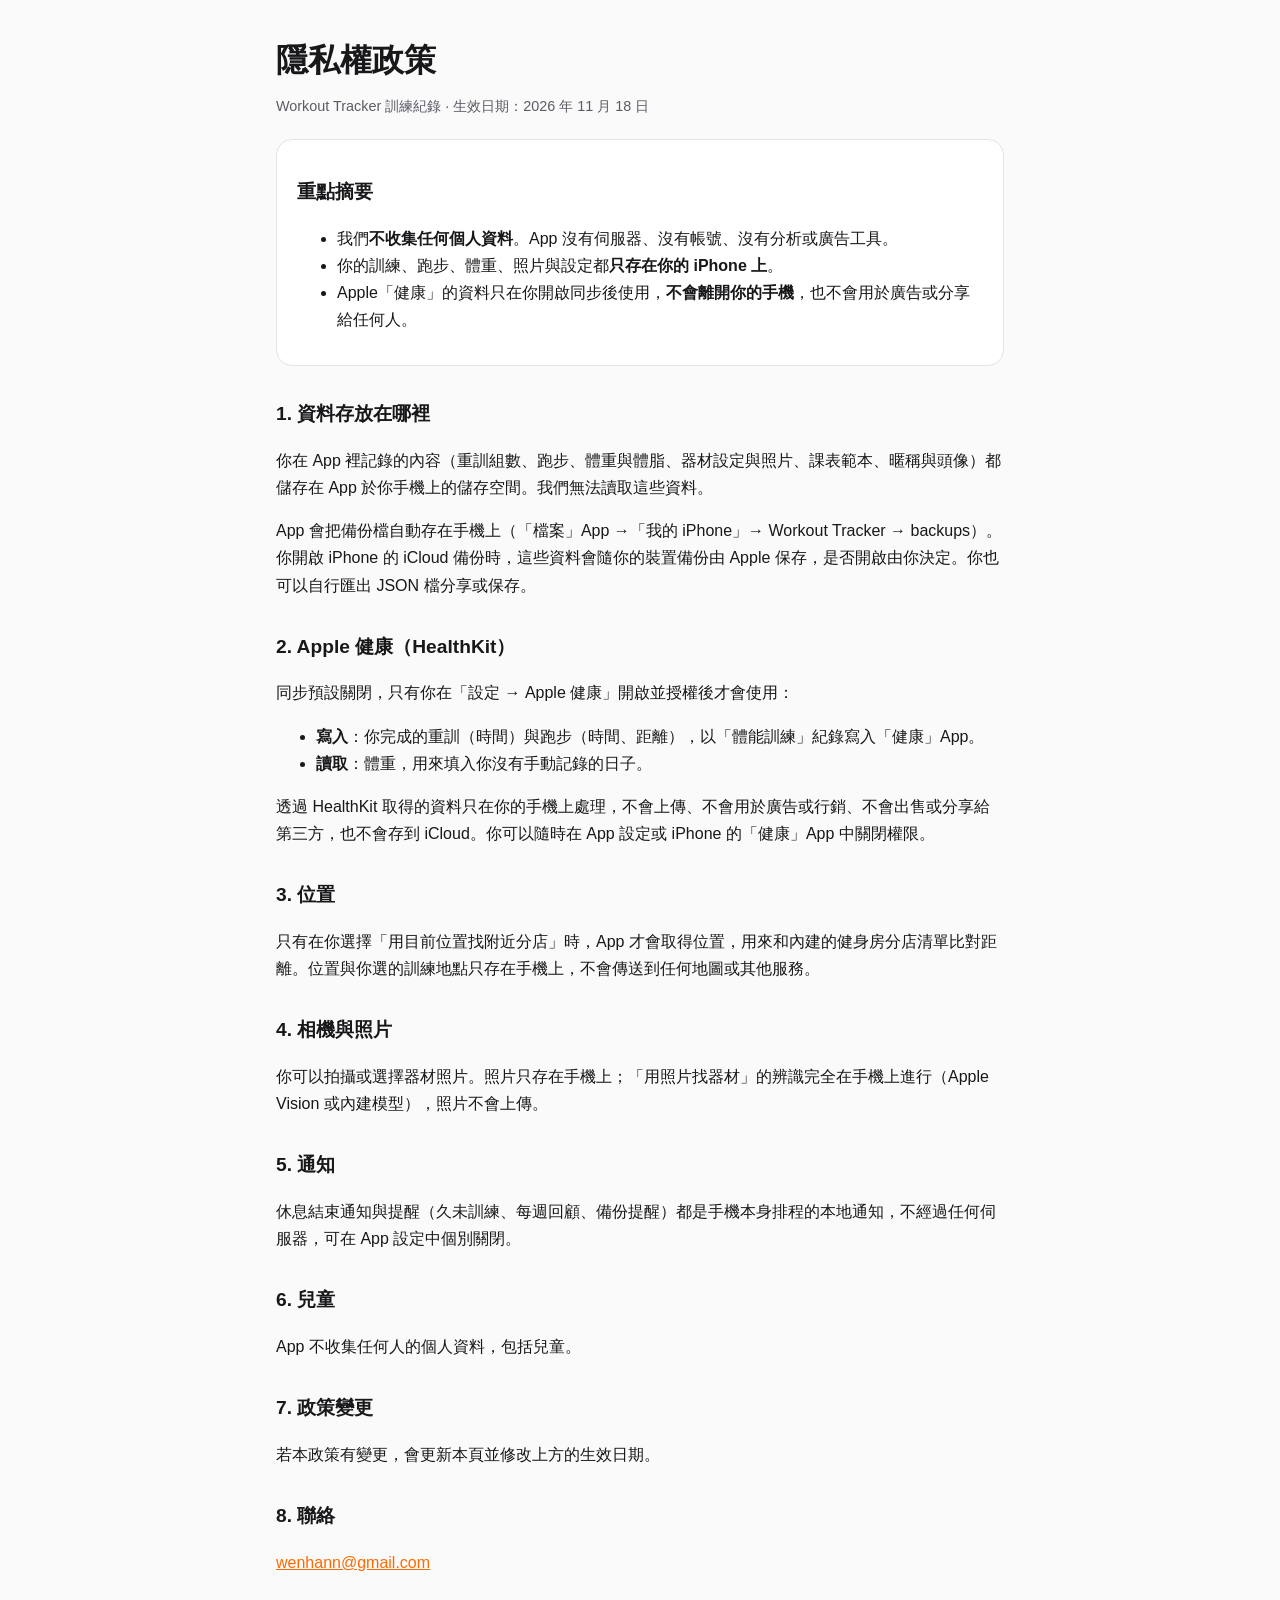
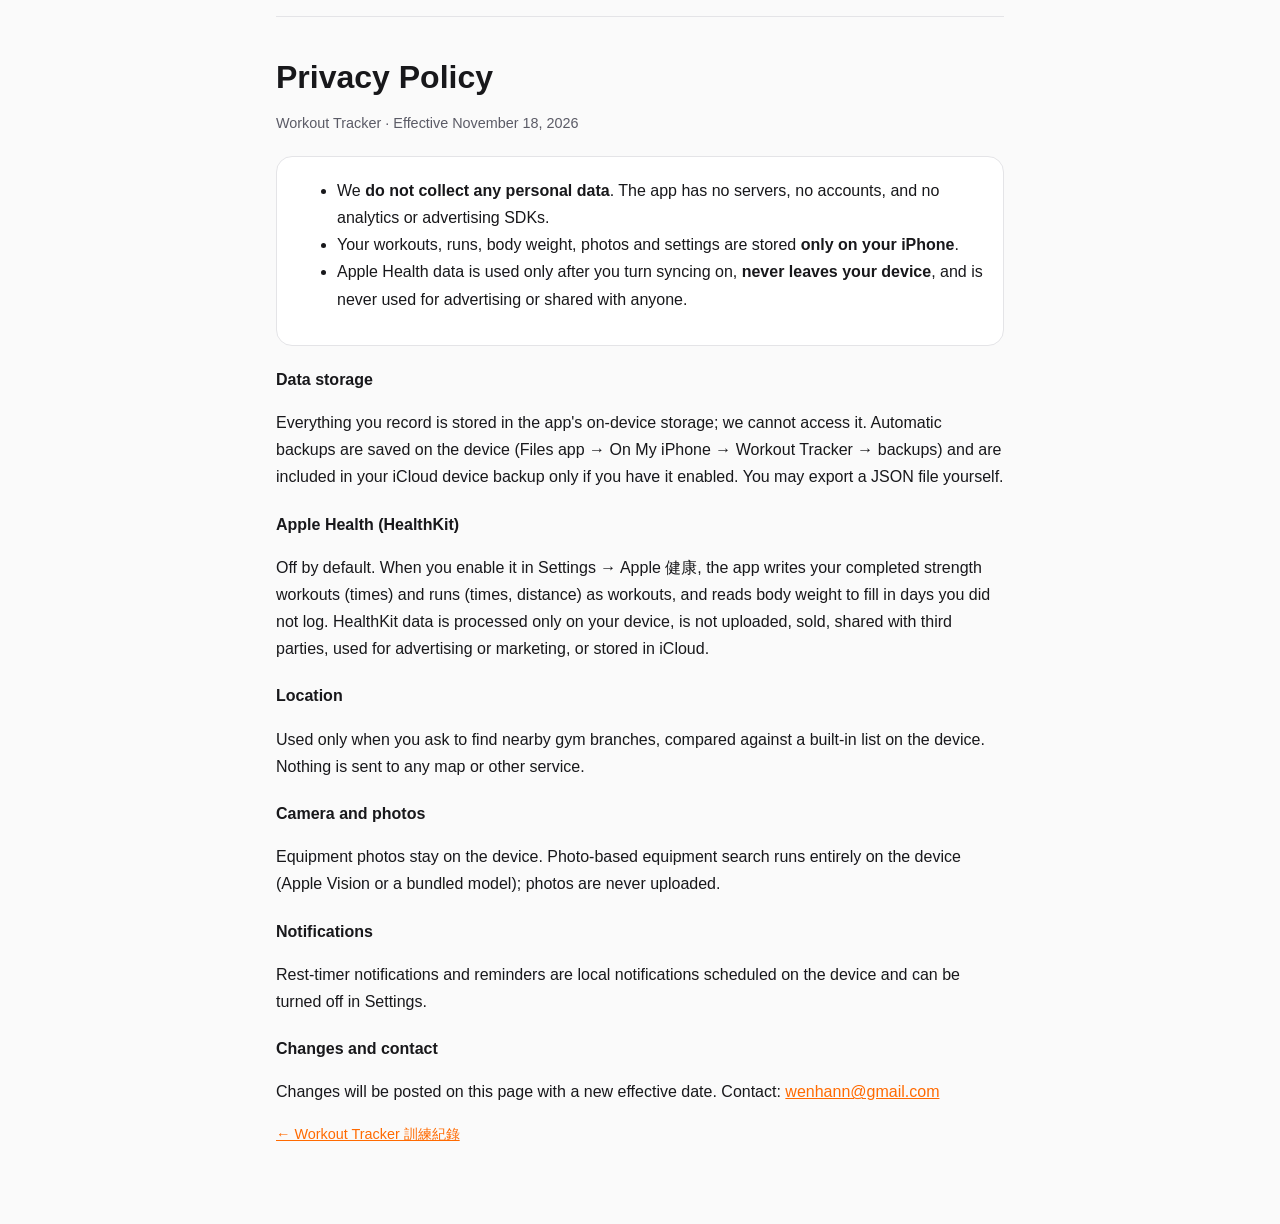
==== privacy.html @ a1db769c "Privacy policy and support pages for Workout Tracker Co-Authored-By: Claude Opus 5.5 <noreply@anthro" ====
<!doctype html>
<html lang="zh-Hant">
<head>
<meta charset="utf-8"><meta name="viewport" content="width=device-width, initial-scale=1">
<title>隱私權政策｜Workout Tracker 訓練紀錄</title>
<link rel="stylesheet" href="style.css">
</head>
<body><main>
<h1>隱私權政策</h1>
<p class="muted">Workout Tracker 訓練紀錄 · 生效日期：2026 年 11 月 18 日</p>

<div class="card">
<h2>重點摘要</h2>
<ul>
  <li>我們<strong>不收集任何個人資料</strong>。App 沒有伺服器、沒有帳號、沒有分析或廣告工具。</li>
  <li>你的訓練、跑步、體重、照片與設定都<strong>只存在你的 iPhone 上</strong>。</li>
  <li>Apple「健康」的資料只在你開啟同步後使用，<strong>不會離開你的手機</strong>，也不會用於廣告或分享給任何人。</li>
</ul>
</div>

<h2>1. 資料存放在哪裡</h2>
<p>你在 App 裡記錄的內容（重訓組數、跑步、體重與體脂、器材設定與照片、課表範本、暱稱與頭像）都儲存在 App 於你手機上的儲存空間。我們無法讀取這些資料。</p>
<p>App 會把備份檔自動存在手機上（「檔案」App →「我的 iPhone」→ Workout Tracker → backups）。你開啟 iPhone 的 iCloud 備份時，這些資料會隨你的裝置備份由 Apple 保存，是否開啟由你決定。你也可以自行匯出 JSON 檔分享或保存。</p>

<h2>2. Apple 健康（HealthKit）</h2>
<p>同步預設關閉，只有你在「設定 → Apple 健康」開啟並授權後才會使用：</p>
<ul>
  <li><strong>寫入</strong>：你完成的重訓（時間）與跑步（時間、距離），以「體能訓練」紀錄寫入「健康」App。</li>
  <li><strong>讀取</strong>：體重，用來填入你沒有手動記錄的日子。</li>
</ul>
<p>透過 HealthKit 取得的資料只在你的手機上處理，不會上傳、不會用於廣告或行銷、不會出售或分享給第三方，也不會存到 iCloud。你可以隨時在 App 設定或 iPhone 的「健康」App 中關閉權限。</p>

<h2>3. 位置</h2>
<p>只有在你選擇「用目前位置找附近分店」時，App 才會取得位置，用來和內建的健身房分店清單比對距離。位置與你選的訓練地點只存在手機上，不會傳送到任何地圖或其他服務。</p>

<h2>4. 相機與照片</h2>
<p>你可以拍攝或選擇器材照片。照片只存在手機上；「用照片找器材」的辨識完全在手機上進行（Apple Vision 或內建模型），照片不會上傳。</p>

<h2>5. 通知</h2>
<p>休息結束通知與提醒（久未訓練、每週回顧、備份提醒）都是手機本身排程的本地通知，不經過任何伺服器，可在 App 設定中個別關閉。</p>

<h2>6. 兒童</h2>
<p>App 不收集任何人的個人資料，包括兒童。</p>

<h2>7. 政策變更</h2>
<p>若本政策有變更，會更新本頁並修改上方的生效日期。</p>

<h2>8. 聯絡</h2>
<p><a href="mailto:wenhann@gmail.com">wenhann@gmail.com</a></p>

<hr>

<h1>Privacy Policy</h1>
<p class="muted">Workout Tracker · Effective November 18, 2026</p>
<div class="card">
<ul>
  <li>We <strong>do not collect any personal data</strong>. The app has no servers, no accounts, and no analytics or advertising SDKs.</li>
  <li>Your workouts, runs, body weight, photos and settings are stored <strong>only on your iPhone</strong>.</li>
  <li>Apple Health data is used only after you turn syncing on, <strong>never leaves your device</strong>, and is never used for advertising or shared with anyone.</li>
</ul>
</div>
<h3>Data storage</h3>
<p>Everything you record is stored in the app's on-device storage; we cannot access it. Automatic backups are saved on the device (Files app → On My iPhone → Workout Tracker → backups) and are included in your iCloud device backup only if you have it enabled. You may export a JSON file yourself.</p>
<h3>Apple Health (HealthKit)</h3>
<p>Off by default. When you enable it in Settings → Apple 健康, the app writes your completed strength workouts (times) and runs (times, distance) as workouts, and reads body weight to fill in days you did not log. HealthKit data is processed only on your device, is not uploaded, sold, shared with third parties, used for advertising or marketing, or stored in iCloud.</p>
<h3>Location</h3>
<p>Used only when you ask to find nearby gym branches, compared against a built-in list on the device. Nothing is sent to any map or other service.</p>
<h3>Camera and photos</h3>
<p>Equipment photos stay on the device. Photo-based equipment search runs entirely on the device (Apple Vision or a bundled model); photos are never uploaded.</p>
<h3>Notifications</h3>
<p>Rest-timer notifications and reminders are local notifications scheduled on the device and can be turned off in Settings.</p>
<h3>Changes and contact</h3>
<p>Changes will be posted on this page with a new effective date. Contact: <a href="mailto:wenhann@gmail.com">wenhann@gmail.com</a></p>
<p class="muted"><a href="index.html">← Workout Tracker 訓練紀錄</a></p>
</main></body>
</html>
---- style.css ----
:root { --bg: #0b0b10; --card: #15151d; --text: #e7e7ee; --muted: #9a9aa8; --accent: #ff6a00; --accent2: #ff2d87; --line: #262632; }
@media (prefers-color-scheme: light) { :root { --bg: #fafafa; --card: #ffffff; --text: #18181b; --muted: #5b5b66; --line: #e4e4e7; } }
* { box-sizing: border-box; }
body { margin: 0; background: var(--bg); color: var(--text); font: 16px/1.7 -apple-system, BlinkMacSystemFont, "PingFang TC", "Noto Sans TC", "Segoe UI", sans-serif; }
main { max-width: 760px; margin: 0 auto; padding: 40px 16px 64px; }
h1 { font-size: 2rem; line-height: 1.25; margin: 0 0 4px; }
h1 span { background: linear-gradient(135deg, var(--accent), var(--accent2)); -webkit-background-clip: text; background-clip: text; color: transparent; }
h2 { font-size: 1.2rem; margin: 32px 0 8px; }
h3 { font-size: 1rem; margin: 20px 0 4px; }
p, li { color: var(--text); }
.muted { color: var(--muted); font-size: .9rem; }
.card { background: var(--card); border: 1px solid var(--line); border-radius: 16px; padding: 4px 20px 16px; margin: 20px 0; }
a { color: var(--accent); }
nav { display: flex; gap: 16px; flex-wrap: wrap; margin: 16px 0 8px; }
hr { border: 0; border-top: 1px solid var(--line); margin: 40px 0; }
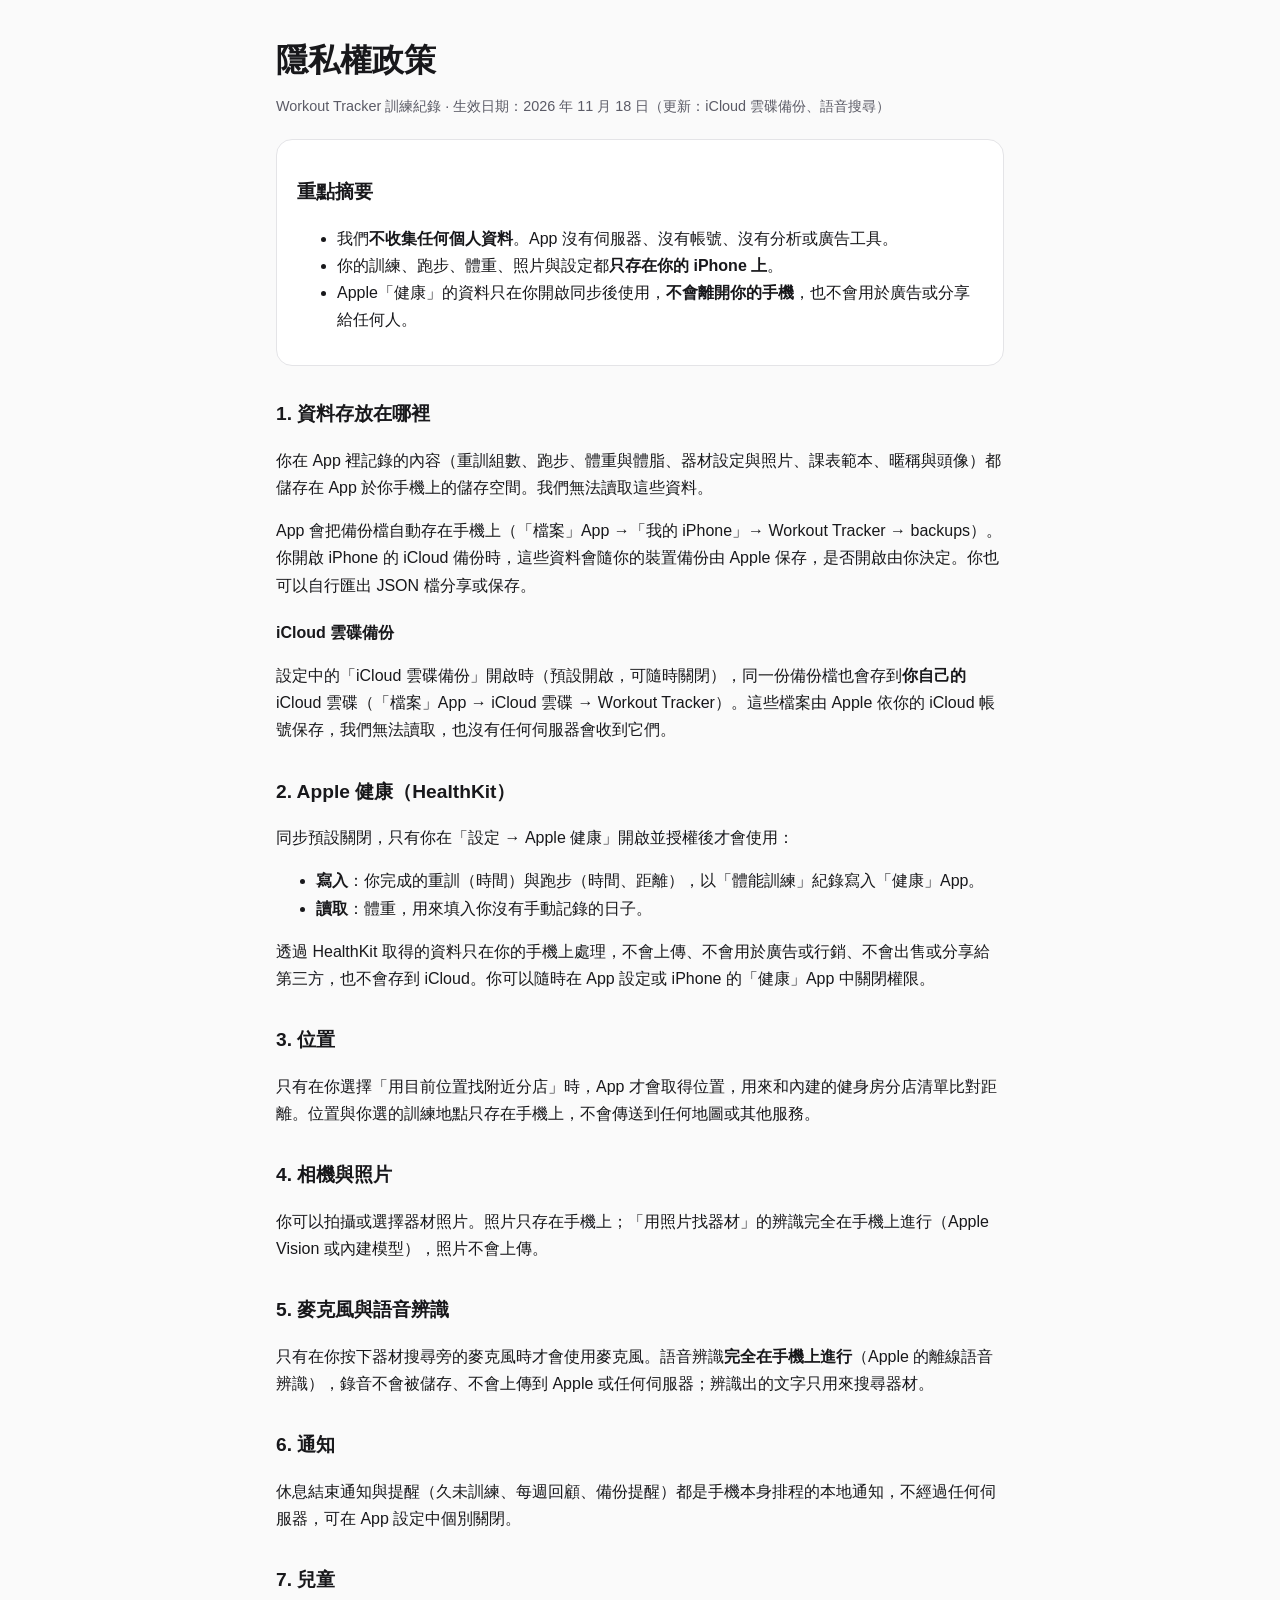
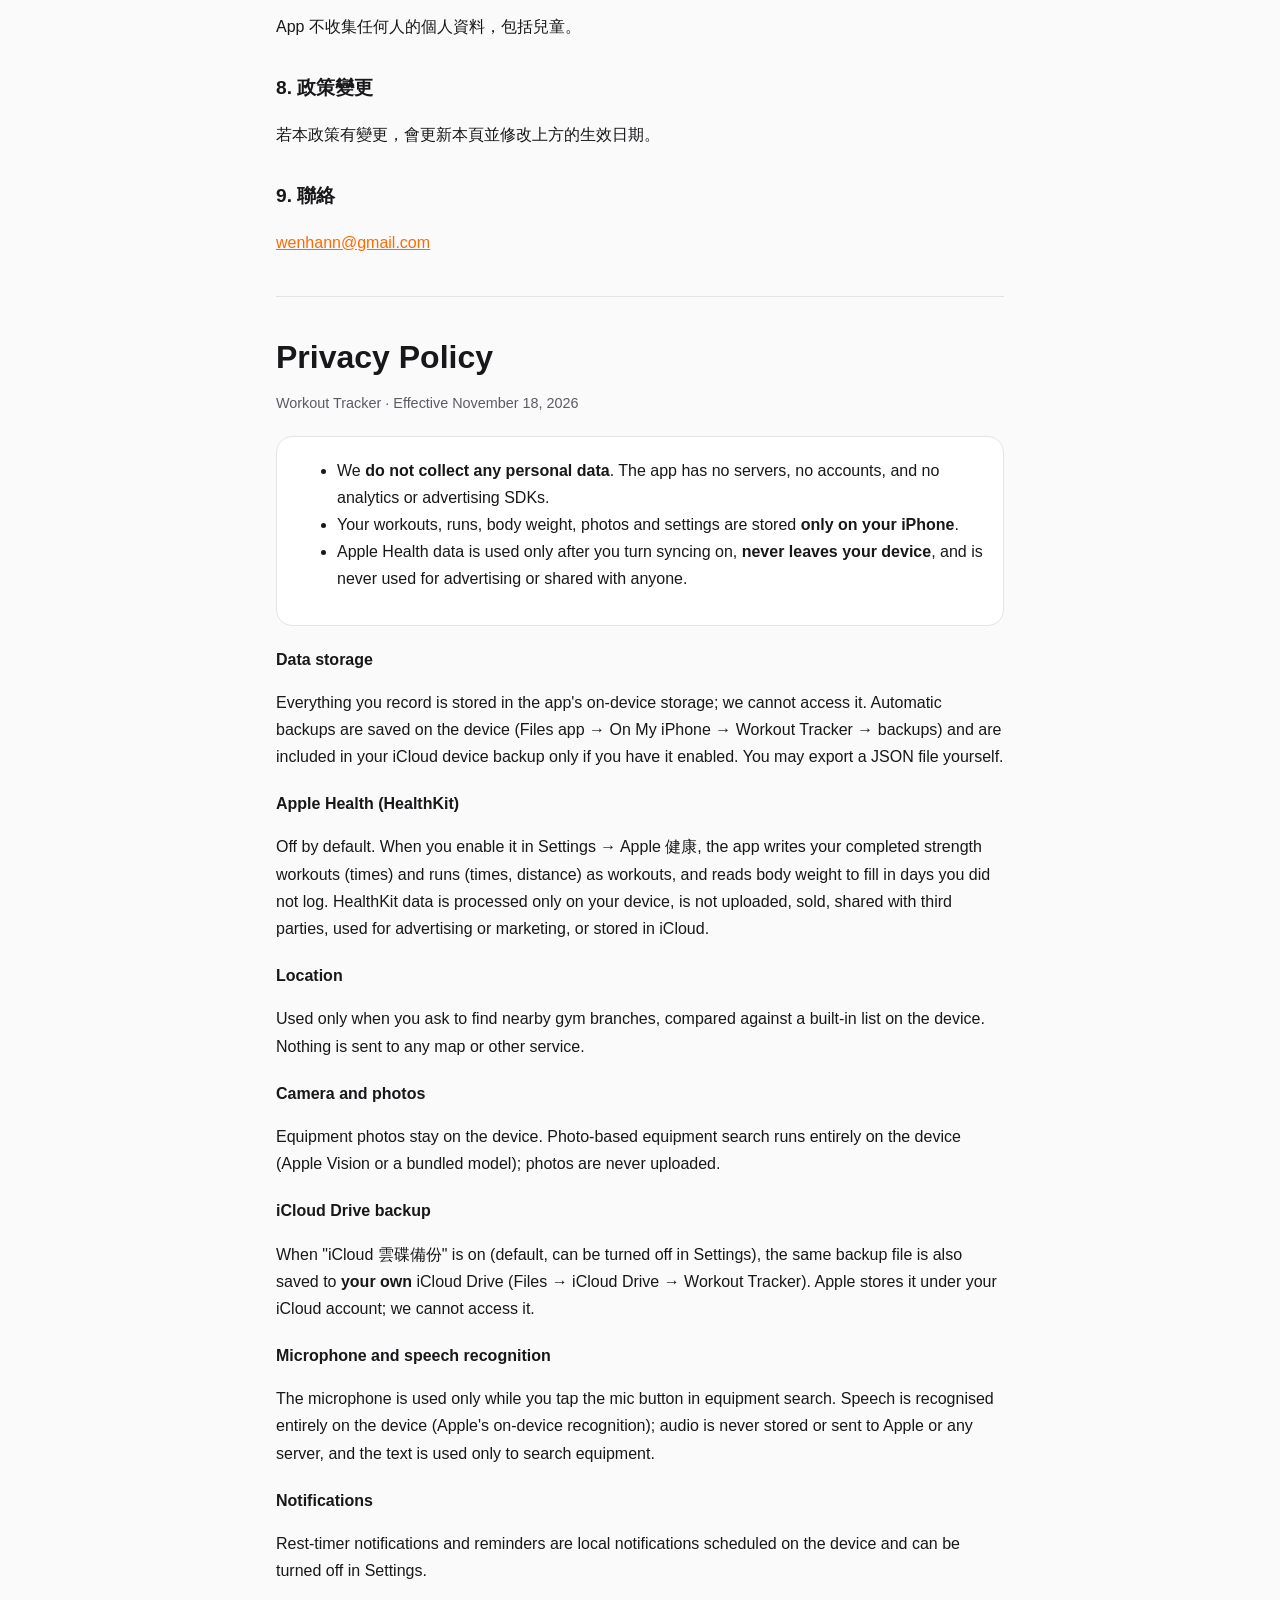
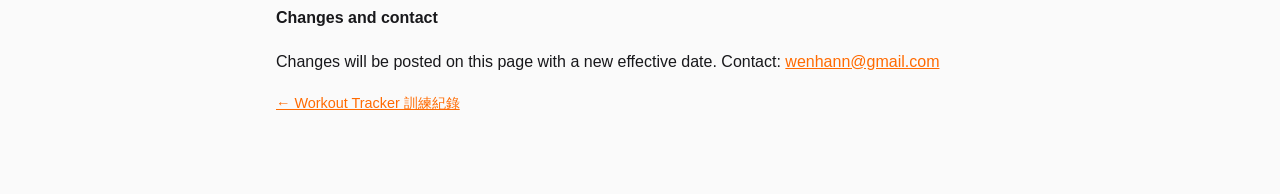
==== commit 99dd3759: "Privacy and support: iCloud Drive backup, on-device voice search Co-Authored-By: Claude Opus 5.5 <no" ====
--- a/privacy.html
+++ b/privacy.html
@@ -7,7 +7,7 @@
 </head>
 <body><main>
 <h1>隱私權政策</h1>
-<p class="muted">Workout Tracker 訓練紀錄 · 生效日期：2026 年 11 月 18 日</p>
+<p class="muted">Workout Tracker 訓練紀錄 · 生效日期：2026 年 11 月 18 日（更新：iCloud 雲碟備份、語音搜尋）</p>
 
 <div class="card">
 <h2>重點摘要</h2>
@@ -21,6 +21,8 @@
 <h2>1. 資料存放在哪裡</h2>
 <p>你在 App 裡記錄的內容（重訓組數、跑步、體重與體脂、器材設定與照片、課表範本、暱稱與頭像）都儲存在 App 於你手機上的儲存空間。我們無法讀取這些資料。</p>
 <p>App 會把備份檔自動存在手機上（「檔案」App →「我的 iPhone」→ Workout Tracker → backups）。你開啟 iPhone 的 iCloud 備份時，這些資料會隨你的裝置備份由 Apple 保存，是否開啟由你決定。你也可以自行匯出 JSON 檔分享或保存。</p>
+<h3>iCloud 雲碟備份</h3>
+<p>設定中的「iCloud 雲碟備份」開啟時（預設開啟，可隨時關閉），同一份備份檔也會存到<strong>你自己的</strong> iCloud 雲碟（「檔案」App → iCloud 雲碟 → Workout Tracker）。這些檔案由 Apple 依你的 iCloud 帳號保存，我們無法讀取，也沒有任何伺服器會收到它們。</p>
 
 <h2>2. Apple 健康（HealthKit）</h2>
 <p>同步預設關閉，只有你在「設定 → Apple 健康」開啟並授權後才會使用：</p>
@@ -36,16 +38,19 @@
 <h2>4. 相機與照片</h2>
 <p>你可以拍攝或選擇器材照片。照片只存在手機上；「用照片找器材」的辨識完全在手機上進行（Apple Vision 或內建模型），照片不會上傳。</p>
 
-<h2>5. 通知</h2>
+<h2>5. 麥克風與語音辨識</h2>
+<p>只有在你按下器材搜尋旁的麥克風時才會使用麥克風。語音辨識<strong>完全在手機上進行</strong>（Apple 的離線語音辨識），錄音不會被儲存、不會上傳到 Apple 或任何伺服器；辨識出的文字只用來搜尋器材。</p>
+
+<h2>6. 通知</h2>
 <p>休息結束通知與提醒（久未訓練、每週回顧、備份提醒）都是手機本身排程的本地通知，不經過任何伺服器，可在 App 設定中個別關閉。</p>
 
-<h2>6. 兒童</h2>
+<h2>7. 兒童</h2>
 <p>App 不收集任何人的個人資料，包括兒童。</p>
 
-<h2>7. 政策變更</h2>
+<h2>8. 政策變更</h2>
 <p>若本政策有變更，會更新本頁並修改上方的生效日期。</p>
 
-<h2>8. 聯絡</h2>
+<h2>9. 聯絡</h2>
 <p><a href="mailto:wenhann@gmail.com">wenhann@gmail.com</a></p>
 
 <hr>
@@ -67,6 +72,10 @@
 <p>Used only when you ask to find nearby gym branches, compared against a built-in list on the device. Nothing is sent to any map or other service.</p>
 <h3>Camera and photos</h3>
 <p>Equipment photos stay on the device. Photo-based equipment search runs entirely on the device (Apple Vision or a bundled model); photos are never uploaded.</p>
+<h3>iCloud Drive backup</h3>
+<p>When "iCloud 雲碟備份" is on (default, can be turned off in Settings), the same backup file is also saved to <strong>your own</strong> iCloud Drive (Files → iCloud Drive → Workout Tracker). Apple stores it under your iCloud account; we cannot access it.</p>
+<h3>Microphone and speech recognition</h3>
+<p>The microphone is used only while you tap the mic button in equipment search. Speech is recognised entirely on the device (Apple's on-device recognition); audio is never stored or sent to Apple or any server, and the text is used only to search equipment.</p>
 <h3>Notifications</h3>
 <p>Rest-timer notifications and reminders are local notifications scheduled on the device and can be turned off in Settings.</p>
 <h3>Changes and contact</h3>
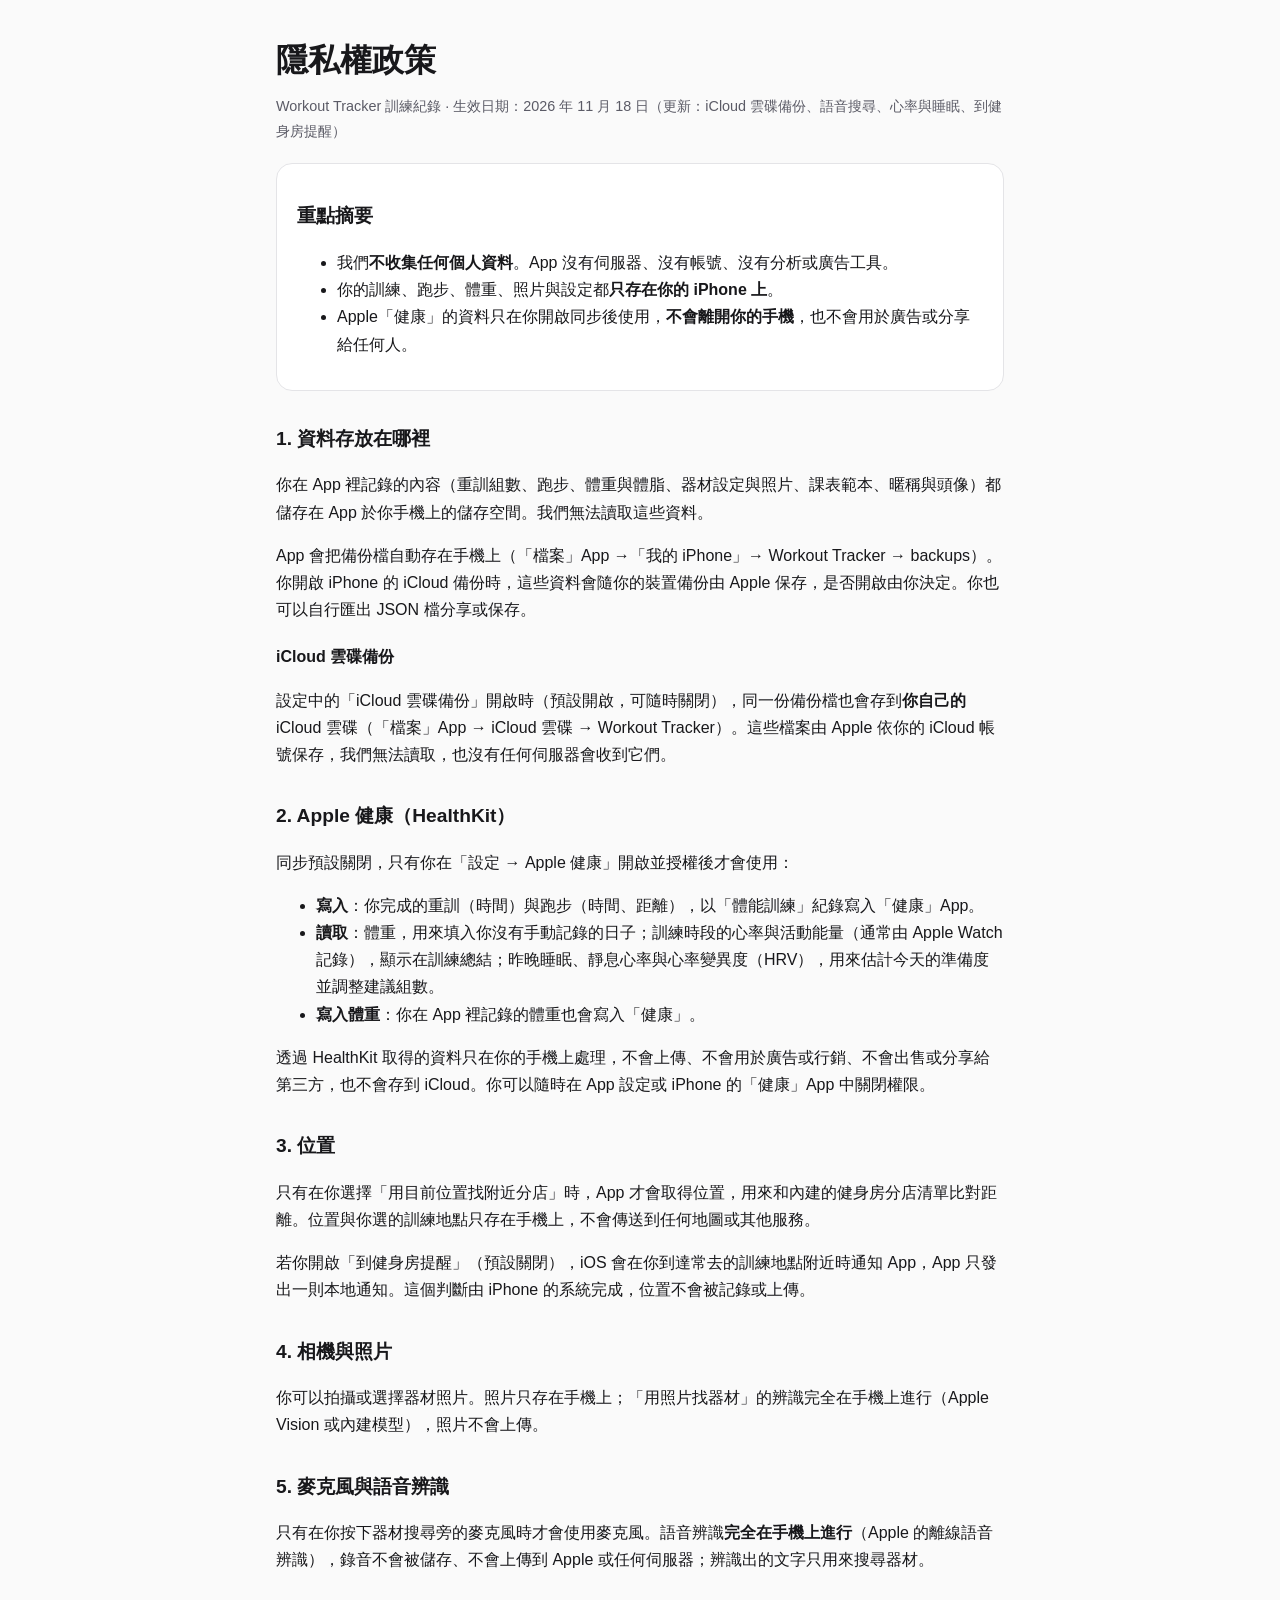
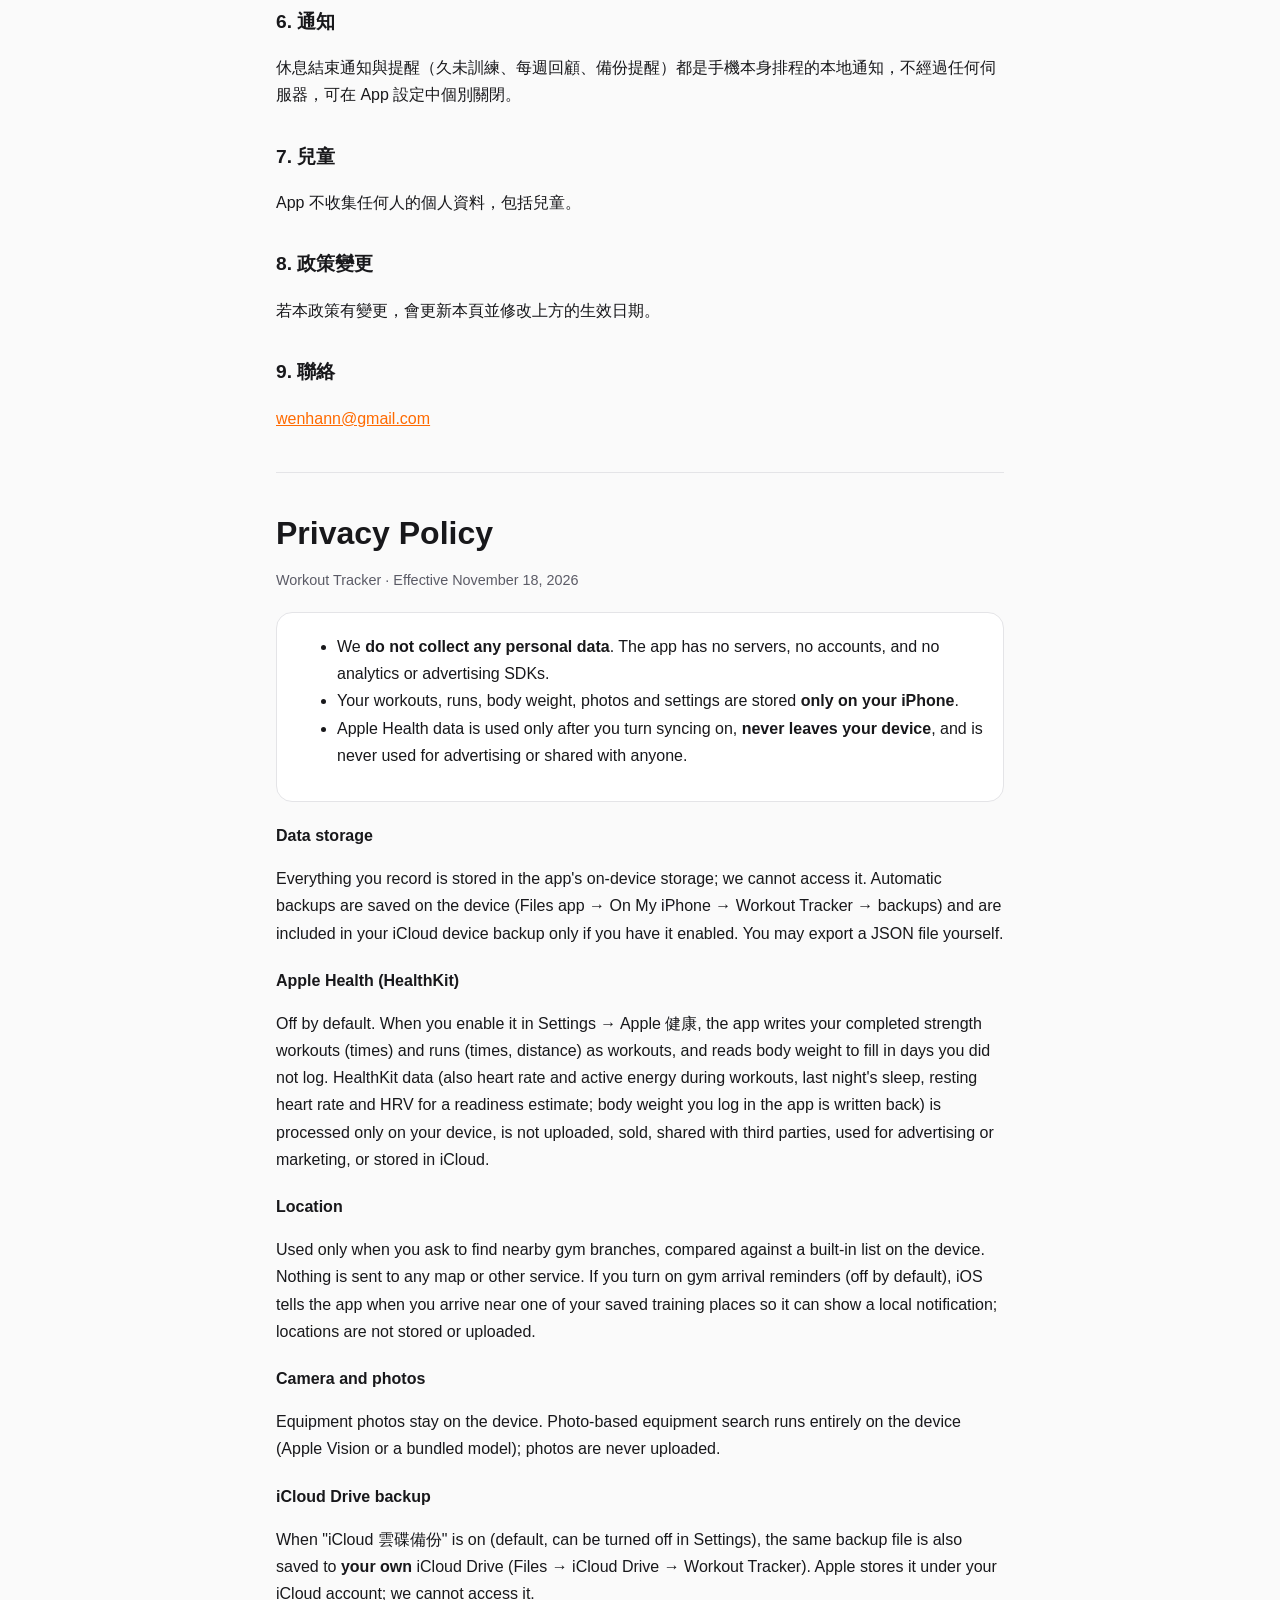
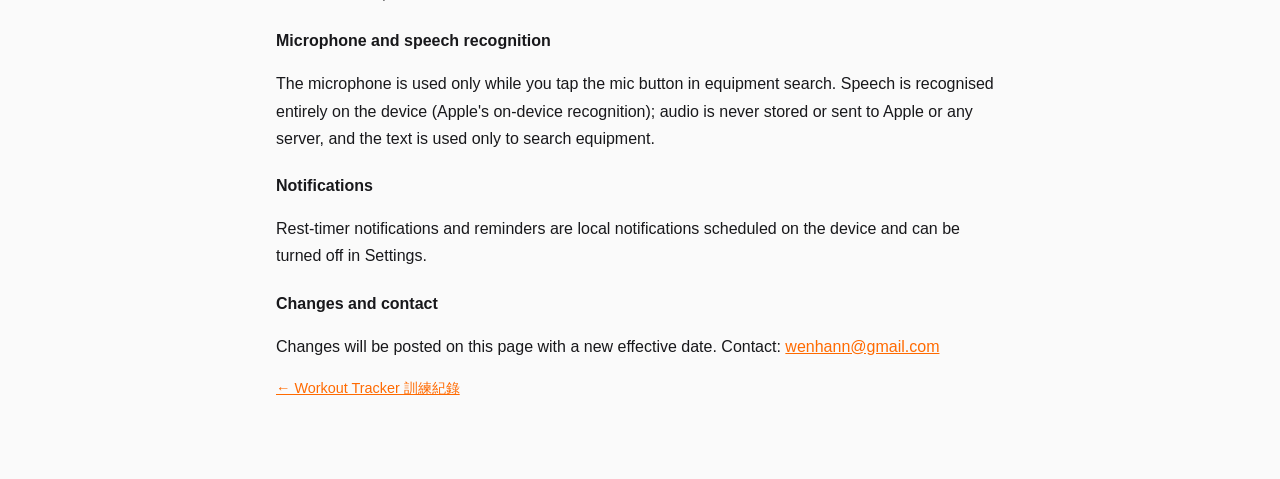
==== commit 7ecc9326: "Privacy and support: heart rate, sleep/readiness, weight write-back, gym reminders Co-Authored-By: C" ====
--- a/privacy.html
+++ b/privacy.html
@@ -7,7 +7,7 @@
 </head>
 <body><main>
 <h1>隱私權政策</h1>
-<p class="muted">Workout Tracker 訓練紀錄 · 生效日期：2026 年 11 月 18 日（更新：iCloud 雲碟備份、語音搜尋）</p>
+<p class="muted">Workout Tracker 訓練紀錄 · 生效日期：2026 年 11 月 18 日（更新：iCloud 雲碟備份、語音搜尋、心率與睡眠、到健身房提醒）</p>
 
 <div class="card">
 <h2>重點摘要</h2>
@@ -28,12 +28,14 @@
 <p>同步預設關閉，只有你在「設定 → Apple 健康」開啟並授權後才會使用：</p>
 <ul>
   <li><strong>寫入</strong>：你完成的重訓（時間）與跑步（時間、距離），以「體能訓練」紀錄寫入「健康」App。</li>
-  <li><strong>讀取</strong>：體重，用來填入你沒有手動記錄的日子。</li>
+  <li><strong>讀取</strong>：體重，用來填入你沒有手動記錄的日子；訓練時段的心率與活動能量（通常由 Apple Watch 記錄），顯示在訓練總結；昨晚睡眠、靜息心率與心率變異度（HRV），用來估計今天的準備度並調整建議組數。</li>
+  <li><strong>寫入體重</strong>：你在 App 裡記錄的體重也會寫入「健康」。</li>
 </ul>
 <p>透過 HealthKit 取得的資料只在你的手機上處理，不會上傳、不會用於廣告或行銷、不會出售或分享給第三方，也不會存到 iCloud。你可以隨時在 App 設定或 iPhone 的「健康」App 中關閉權限。</p>
 
 <h2>3. 位置</h2>
 <p>只有在你選擇「用目前位置找附近分店」時，App 才會取得位置，用來和內建的健身房分店清單比對距離。位置與你選的訓練地點只存在手機上，不會傳送到任何地圖或其他服務。</p>
+<p>若你開啟「到健身房提醒」（預設關閉），iOS 會在你到達常去的訓練地點附近時通知 App，App 只發出一則本地通知。這個判斷由 iPhone 的系統完成，位置不會被記錄或上傳。</p>
 
 <h2>4. 相機與照片</h2>
 <p>你可以拍攝或選擇器材照片。照片只存在手機上；「用照片找器材」的辨識完全在手機上進行（Apple Vision 或內建模型），照片不會上傳。</p>
@@ -67,9 +69,9 @@
 <h3>Data storage</h3>
 <p>Everything you record is stored in the app's on-device storage; we cannot access it. Automatic backups are saved on the device (Files app → On My iPhone → Workout Tracker → backups) and are included in your iCloud device backup only if you have it enabled. You may export a JSON file yourself.</p>
 <h3>Apple Health (HealthKit)</h3>
-<p>Off by default. When you enable it in Settings → Apple 健康, the app writes your completed strength workouts (times) and runs (times, distance) as workouts, and reads body weight to fill in days you did not log. HealthKit data is processed only on your device, is not uploaded, sold, shared with third parties, used for advertising or marketing, or stored in iCloud.</p>
+<p>Off by default. When you enable it in Settings → Apple 健康, the app writes your completed strength workouts (times) and runs (times, distance) as workouts, and reads body weight to fill in days you did not log. HealthKit data (also heart rate and active energy during workouts, last night's sleep, resting heart rate and HRV for a readiness estimate; body weight you log in the app is written back) is processed only on your device, is not uploaded, sold, shared with third parties, used for advertising or marketing, or stored in iCloud.</p>
 <h3>Location</h3>
-<p>Used only when you ask to find nearby gym branches, compared against a built-in list on the device. Nothing is sent to any map or other service.</p>
+<p>Used only when you ask to find nearby gym branches, compared against a built-in list on the device. Nothing is sent to any map or other service. If you turn on gym arrival reminders (off by default), iOS tells the app when you arrive near one of your saved training places so it can show a local notification; locations are not stored or uploaded.</p>
 <h3>Camera and photos</h3>
 <p>Equipment photos stay on the device. Photo-based equipment search runs entirely on the device (Apple Vision or a bundled model); photos are never uploaded.</p>
 <h3>iCloud Drive backup</h3>
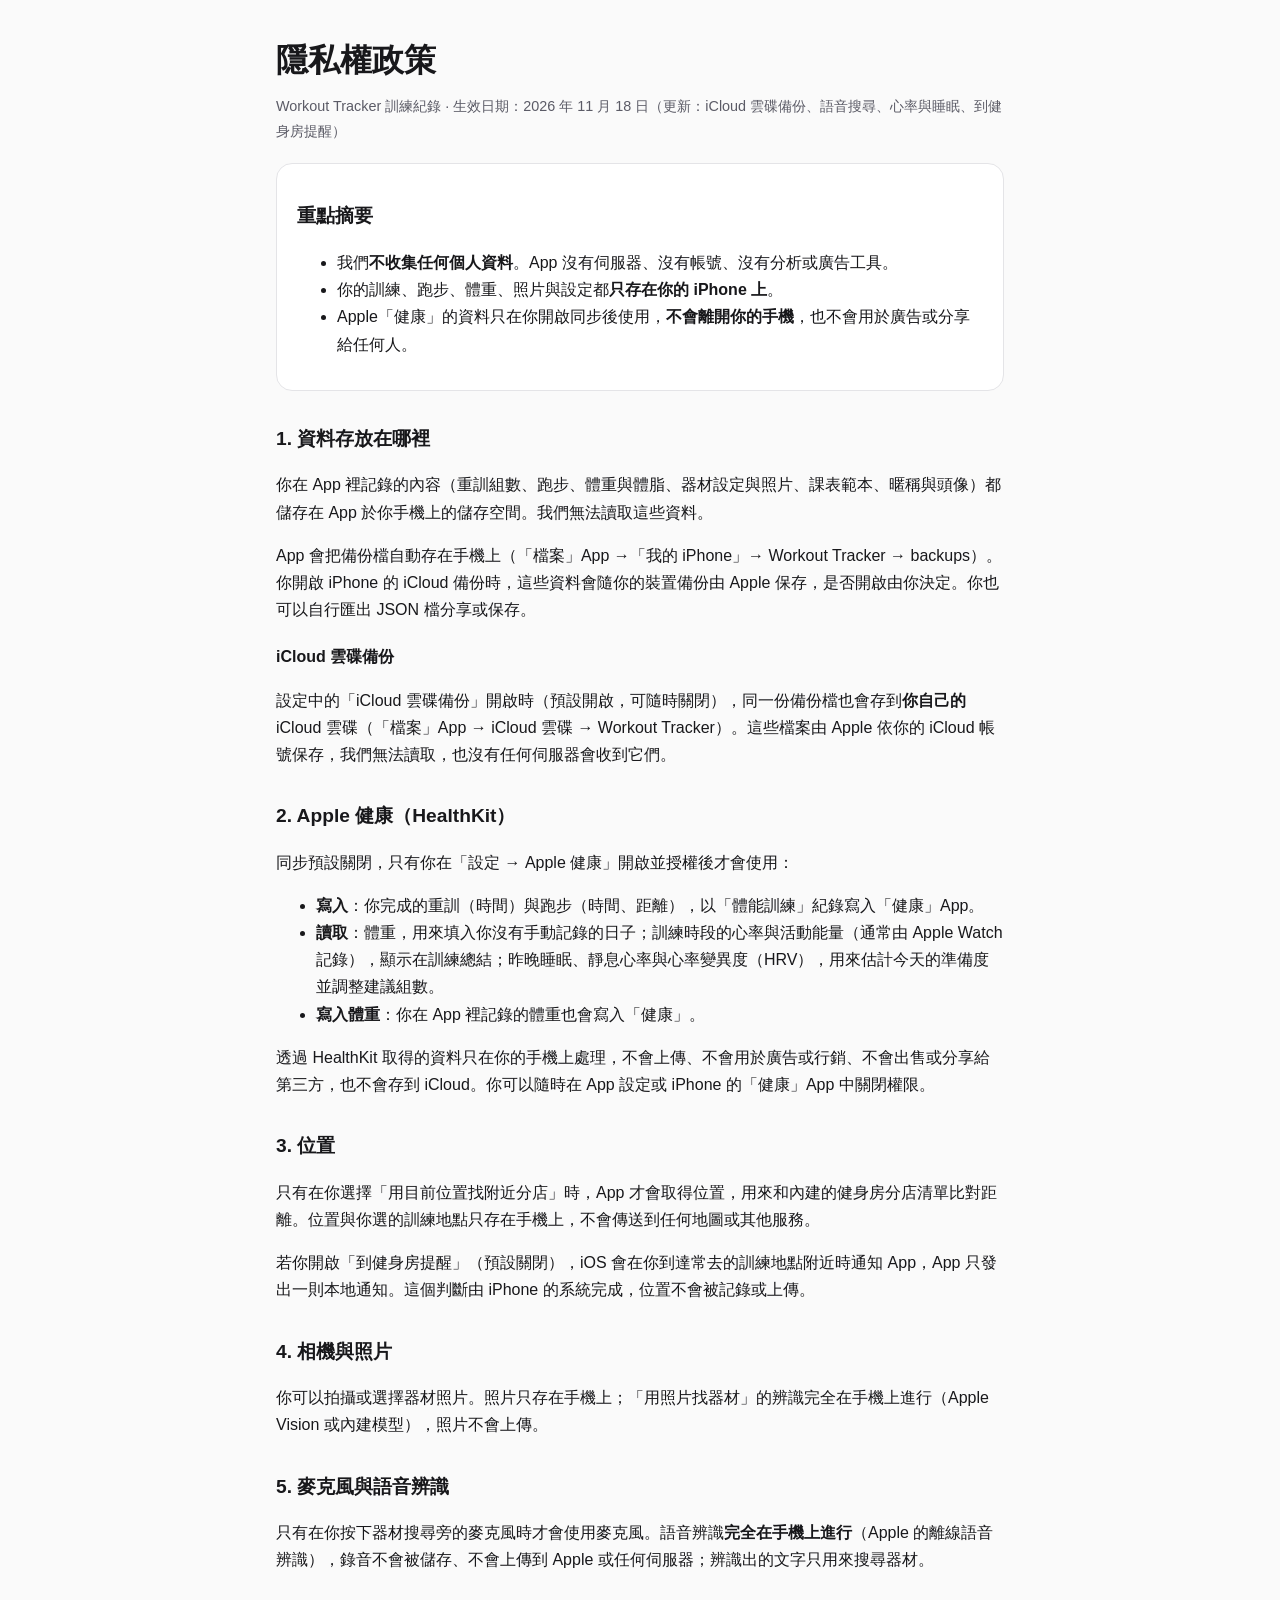
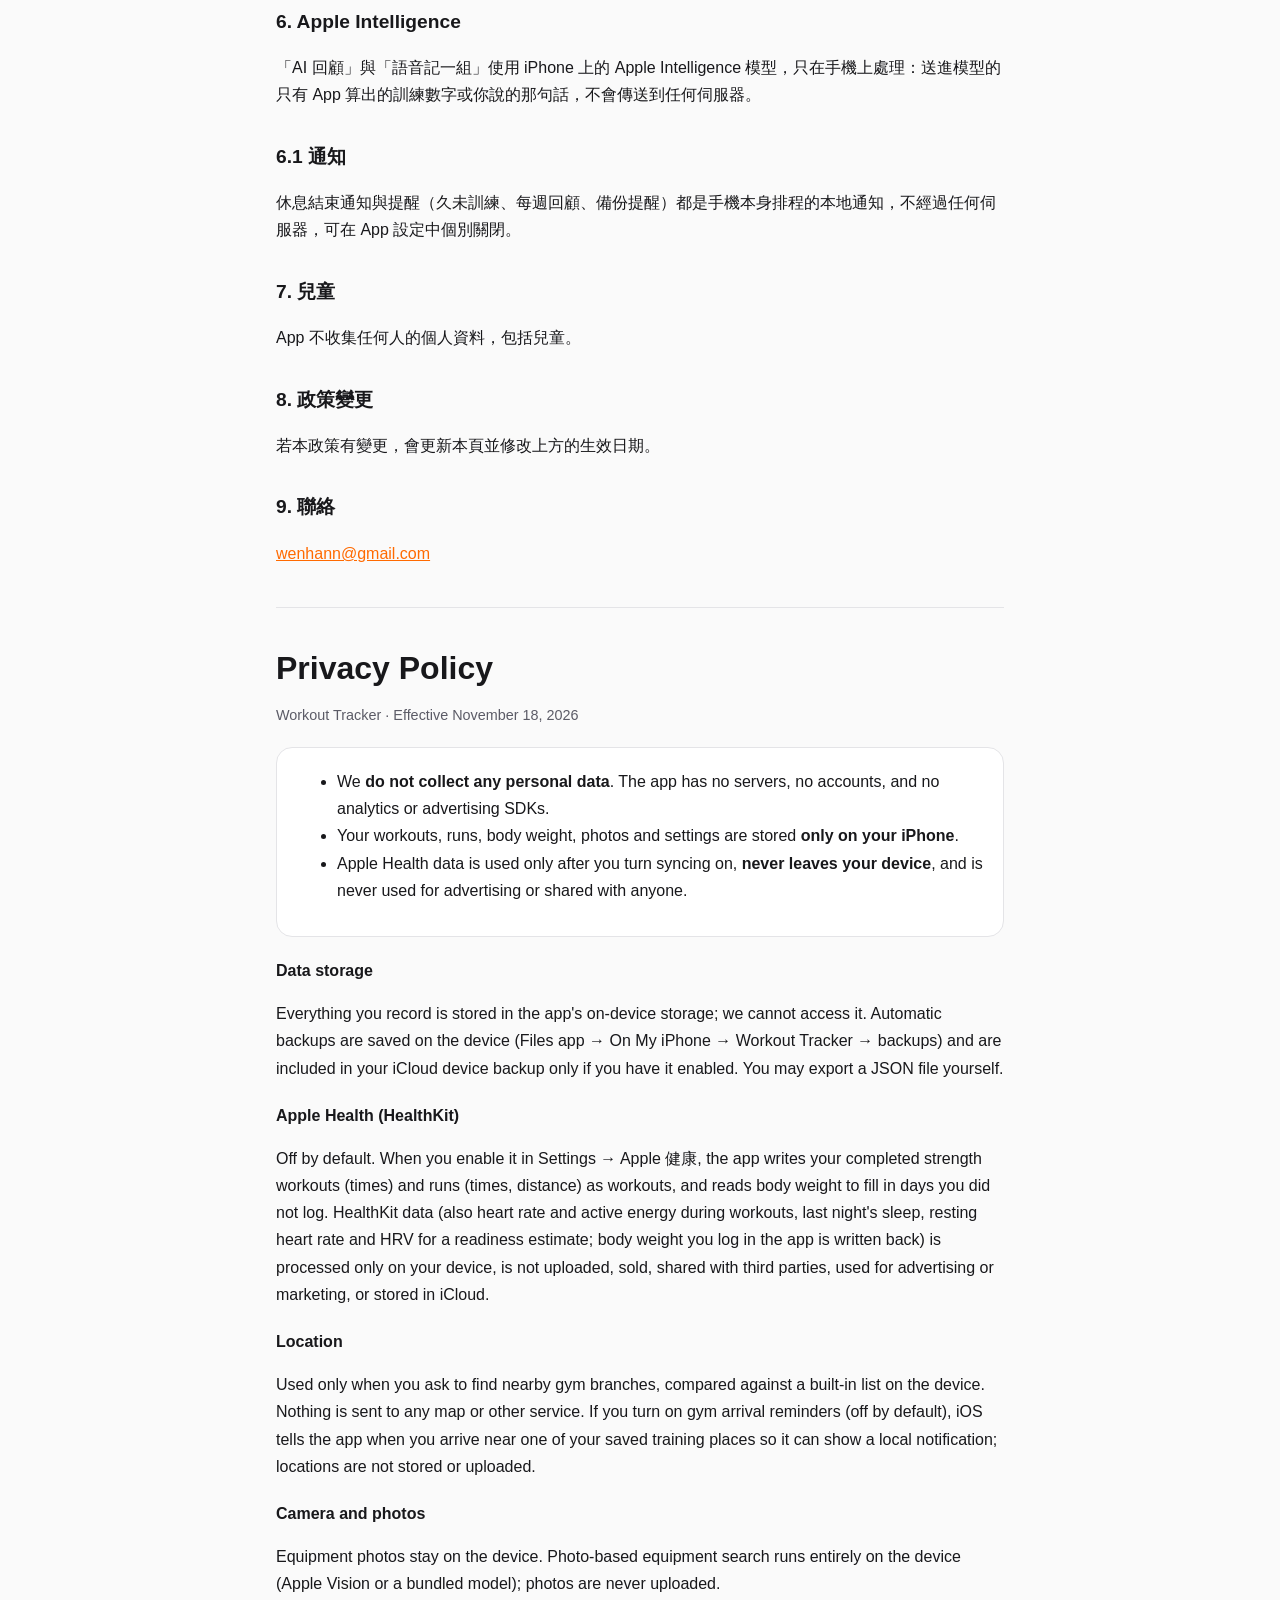
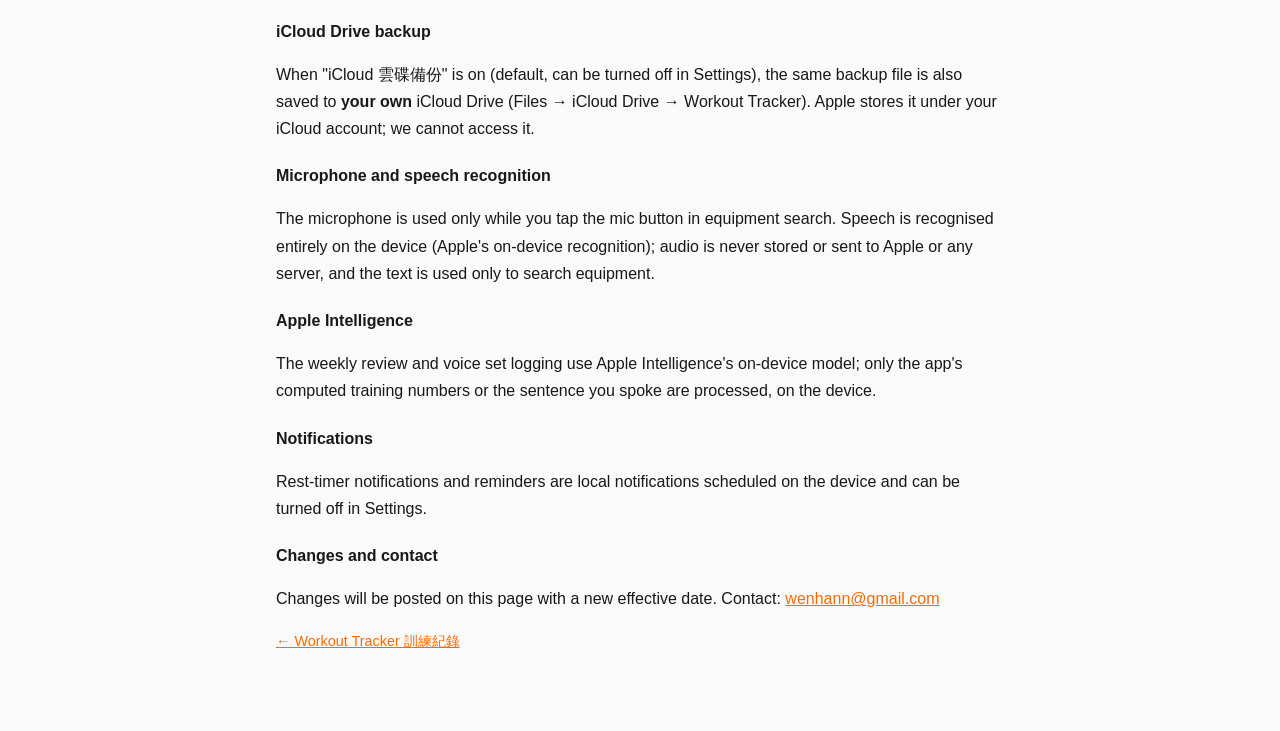
==== commit 3f577f8d: "Privacy: on-device Apple Intelligence Co-Authored-By: Claude Opus 5.5 <noreply@anthropic.com> Claude" ====
--- a/privacy.html
+++ b/privacy.html
@@ -43,7 +43,10 @@
 <h2>5. 麥克風與語音辨識</h2>
 <p>只有在你按下器材搜尋旁的麥克風時才會使用麥克風。語音辨識<strong>完全在手機上進行</strong>（Apple 的離線語音辨識），錄音不會被儲存、不會上傳到 Apple 或任何伺服器；辨識出的文字只用來搜尋器材。</p>
 
-<h2>6. 通知</h2>
+<h2>6. Apple Intelligence</h2>
+<p>「AI 回顧」與「語音記一組」使用 iPhone 上的 Apple Intelligence 模型，只在手機上處理：送進模型的只有 App 算出的訓練數字或你說的那句話，不會傳送到任何伺服器。</p>
+
+<h2>6.1 通知</h2>
 <p>休息結束通知與提醒（久未訓練、每週回顧、備份提醒）都是手機本身排程的本地通知，不經過任何伺服器，可在 App 設定中個別關閉。</p>
 
 <h2>7. 兒童</h2>
@@ -78,6 +81,8 @@
 <p>When "iCloud 雲碟備份" is on (default, can be turned off in Settings), the same backup file is also saved to <strong>your own</strong> iCloud Drive (Files → iCloud Drive → Workout Tracker). Apple stores it under your iCloud account; we cannot access it.</p>
 <h3>Microphone and speech recognition</h3>
 <p>The microphone is used only while you tap the mic button in equipment search. Speech is recognised entirely on the device (Apple's on-device recognition); audio is never stored or sent to Apple or any server, and the text is used only to search equipment.</p>
+<h3>Apple Intelligence</h3>
+<p>The weekly review and voice set logging use Apple Intelligence's on-device model; only the app's computed training numbers or the sentence you spoke are processed, on the device.</p>
 <h3>Notifications</h3>
 <p>Rest-timer notifications and reminders are local notifications scheduled on the device and can be turned off in Settings.</p>
 <h3>Changes and contact</h3>
